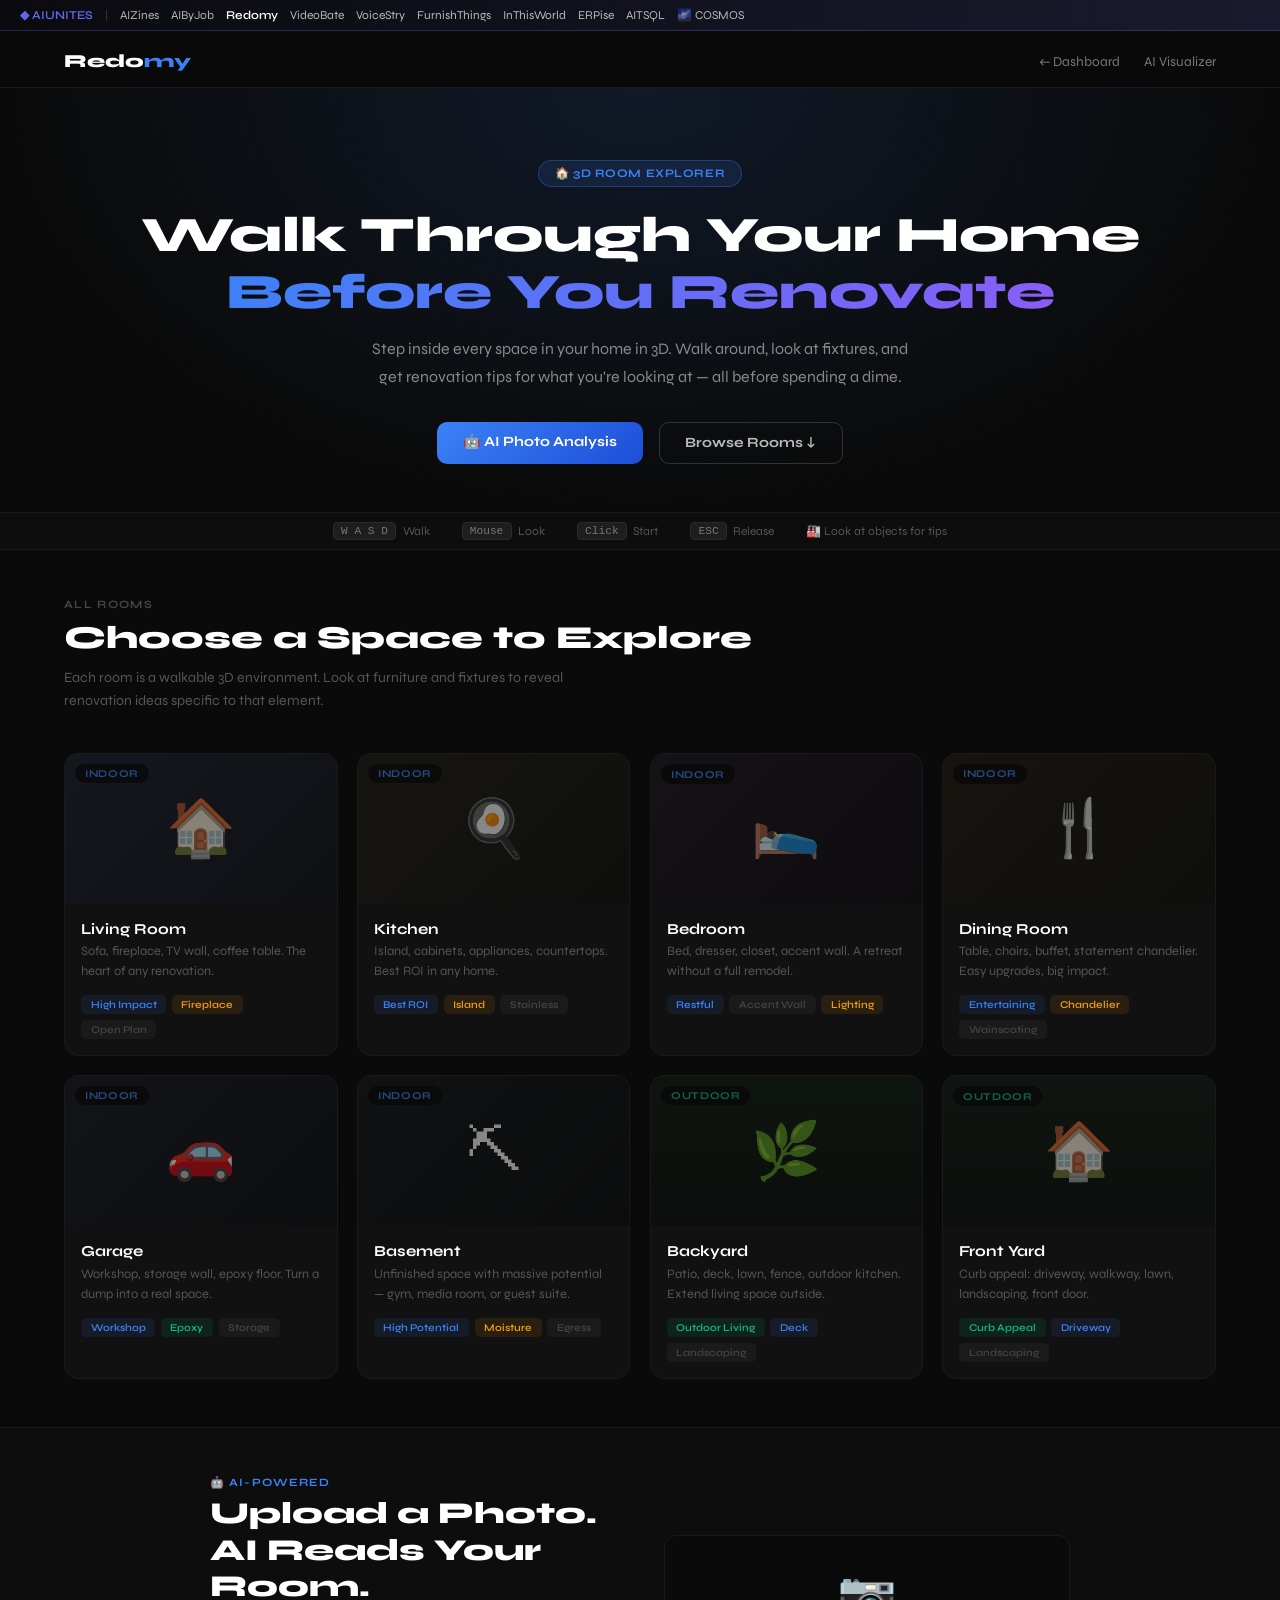
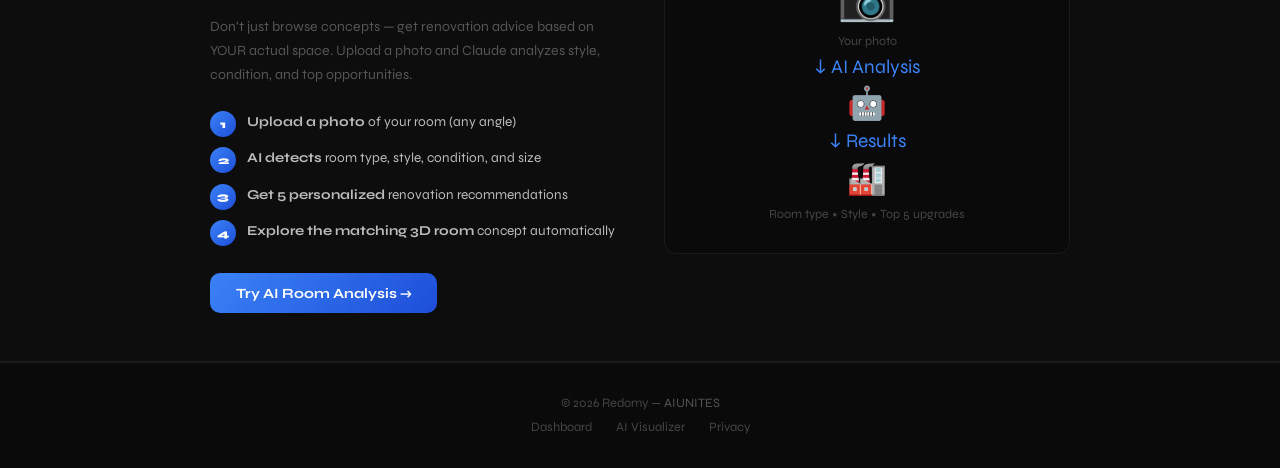
==== rooms/index.html @ 3c812a12 "Auto-publish: 2026-04-13 16:50:02" ====
<!DOCTYPE html>
<html lang="en">
<head>
  <meta charset="UTF-8">
  <script async src="https://www.googletagmanager.com/gtag/js?id=G-VP15KRLV6P"></script>
  <script>window.dataLayer=window.dataLayer||[];function gtag(){dataLayer.push(arguments);}gtag('js',new Date());gtag('config','G-VP15KRLV6P');</script>
  <script async src="https://pagead2.googlesyndication.com/pagead/js/adsbygoogle.js?client=ca-pub-4573596965267859" crossorigin="anonymous"></script>
  <meta name="viewport" content="width=device-width, initial-scale=1.0">
  <title>Walk Your Rooms in 3D — Redomy</title>
  <meta name="description" content="Walk through 3D versions of every room in your home. Get renovation ideas for living rooms, kitchens, bedrooms, garages, basements, backyards and more.">
  <link rel="canonical" href="https://redomy.com/rooms/">
  <link rel="preconnect" href="https://fonts.googleapis.com">
  <link rel="preconnect" href="https://fonts.gstatic.com" crossorigin>
  <link href="https://fonts.googleapis.com/css2?family=Syne:wght@400;600;700;800&display=swap" rel="stylesheet">
  <style>
    *{margin:0;padding:0;box-sizing:border-box}
    body{font-family:'Syne',-apple-system,sans-serif;background:#0a0a0a;color:#fff;padding-top:36px}
    a{text-decoration:none;color:inherit}
    .aiunites-bar{position:fixed;top:0;left:0;right:0;z-index:10000;background:linear-gradient(90deg,#0a0a0f,#1a1a2e);border-bottom:1px solid rgba(99,102,241,.3);padding:8px 0;font-size:12px}
    .aiunites-bar-content{max-width:1400px;margin:0 auto;padding:0 20px;display:flex;align-items:center;gap:12px;overflow-x:auto;scrollbar-width:none}
    .aiunites-bar-content::-webkit-scrollbar{display:none}
    .aiunites-bar a{color:rgba(255,255,255,.7);white-space:nowrap;transition:color .2s}
    .aiunites-bar a:hover,.aiunites-bar .cur{color:#fff!important}
    .aiunites-bar-brand{color:#6366f1!important;font-weight:600}
    .aiunites-bar .cur{font-weight:600;text-decoration:underline;text-underline-offset:3px}
    .nav{display:flex;justify-content:space-between;align-items:center;padding:.9rem 5%;background:rgba(10,10,10,.95);backdrop-filter:blur(10px);border-bottom:1px solid #1a1a1a;position:sticky;top:36px;z-index:100}
    .logo{font-size:1.15rem;font-weight:800}.logo span{color:#3b82f6}
    .nav-links{display:flex;gap:1.5rem}.nav-links a{color:#777;font-size:.85rem;transition:color .2s}.nav-links a:hover{color:#fff}
    .hero{padding:4.5rem 5% 3rem;text-align:center;background:radial-gradient(ellipse at 50% 0%,rgba(59,130,246,.13) 0%,transparent 70%);border-bottom:1px solid #1a1a1a}
    .badge{display:inline-flex;align-items:center;gap:.5rem;padding:.35rem 1rem;border-radius:20px;font-size:.72rem;font-weight:700;background:rgba(59,130,246,.12);border:1px solid rgba(59,130,246,.3);color:#3b82f6;margin-bottom:1.25rem;letter-spacing:.05em;text-transform:uppercase}
    .hero h1{font-size:clamp(1.9rem,5vw,3.1rem);font-weight:800;line-height:1.15;margin-bottom:.9rem}
    .hero p{color:#888;max-width:540px;margin:0 auto 2rem;font-size:1rem;line-height:1.7}
    .hero-btns{display:flex;gap:1rem;justify-content:center;flex-wrap:wrap}
    .btn{padding:.72rem 1.6rem;border-radius:10px;font-weight:700;font-size:.88rem;font-family:inherit;border:none;cursor:pointer;transition:all .2s;display:inline-block}
    .btn-blue{background:linear-gradient(135deg,#3b82f6,#1d4ed8);color:#fff}
    .btn-blue:hover{transform:translateY(-2px);box-shadow:0 6px 20px rgba(59,130,246,.4)}
    .btn-out{border:1px solid #333;background:transparent;color:#bbb}
    .btn-out:hover{border-color:#3b82f6;color:#3b82f6}
    .ctrl-bar{background:#0d0d0d;border-bottom:1px solid #1a1a1a;padding:.6rem 5%;display:flex;gap:2rem;justify-content:center;flex-wrap:wrap}
    .ctrl{display:flex;align-items:center;gap:.4rem;font-size:.75rem;color:#555}
    .key{background:#1e1e1e;border:1px solid #2a2a2a;border-radius:4px;padding:.1rem .45rem;font-size:.7rem;color:#777;font-family:monospace}
    .wrap{max-width:1280px;margin:0 auto;padding:3rem 5%}
    .sec-lbl{font-size:.7rem;font-weight:700;text-transform:uppercase;letter-spacing:.12em;color:#444;margin-bottom:.4rem}
    .sec-h{font-size:clamp(1.5rem,3.5vw,2rem);font-weight:800;margin-bottom:.6rem}
    .sec-p{color:#555;font-size:.88rem;line-height:1.65;margin-bottom:2.5rem;max-width:520px}
    .grid{display:grid;grid-template-columns:repeat(auto-fill,minmax(270px,1fr));gap:1.2rem}
    .card{background:#111;border:1px solid #1a1a1a;border-radius:14px;overflow:hidden;transition:all .25s;display:block}
    .card:hover{border-color:#3b82f6;transform:translateY(-3px);box-shadow:0 8px 30px rgba(59,130,246,.15)}
    .card-thumb{height:150px;position:relative;display:flex;align-items:center;justify-content:center;font-size:3.5rem;opacity:.5}
    .card-lbl{position:absolute;top:10px;left:10px;background:rgba(0,0,0,.75);backdrop-filter:blur(6px);padding:.2rem .65rem;border-radius:20px;font-size:.65rem;font-weight:700;text-transform:uppercase;letter-spacing:.05em;color:#3b82f6}
    .card-lbl.out{color:#10b981}
    .card-body{padding:1rem}
    .card-title{font-size:.95rem;font-weight:700;margin-bottom:.3rem}
    .card-desc{font-size:.8rem;color:#555;line-height:1.55;margin-bottom:.8rem}
    .tags{display:flex;gap:.35rem;flex-wrap:wrap}
    .tag{padding:.2rem .6rem;border-radius:5px;font-size:.65rem;font-weight:600;background:#1a1a1a;color:#444}
    .tag.b{background:rgba(59,130,246,.1);color:#3b82f6}
    .tag.g{background:rgba(16,185,129,.1);color:#10b981}
    .tag.a{background:rgba(245,158,11,.1);color:#f59e0b}
    .ai-sec{background:#0d0d0d;border-top:1px solid #1a1a1a;border-bottom:1px solid #1a1a1a;padding:3rem 5%}
    .ai-inner{max-width:860px;margin:0 auto;display:grid;grid-template-columns:1fr 1fr;gap:3rem;align-items:center}
    @media(max-width:680px){.ai-inner{grid-template-columns:1fr}}
    .ai-title{font-size:clamp(1.4rem,3vw,1.9rem);font-weight:800;line-height:1.2;margin-bottom:.65rem}
    .ai-desc{color:#555;font-size:.88rem;line-height:1.7;margin-bottom:1.5rem}
    .steps{display:flex;flex-direction:column;gap:.65rem}
    .step{display:flex;align-items:flex-start;gap:.7rem}
    .step-n{width:26px;height:26px;border-radius:50%;background:linear-gradient(135deg,#3b82f6,#1d4ed8);display:flex;align-items:center;justify-content:center;font-size:.7rem;font-weight:800;flex-shrink:0}
    .step-t{font-size:.85rem;color:#bbb;line-height:1.5;padding-top:.05rem}
    .ai-vis{background:#0a0a0a;border:1px solid #1a1a1a;border-radius:12px;padding:2rem;text-align:center;font-size:.78rem;color:#444}
    .ai-vis-icon{font-size:3rem;margin-bottom:.5rem}
    .ai-vis-arr{color:#3b82f6;font-size:1.2rem;margin:.4rem 0}
    footer{padding:2rem 5%;border-top:1px solid #1a1a1a;text-align:center;color:#444;font-size:.8rem}
    .ft-links{display:flex;gap:1.5rem;justify-content:center;margin-top:.5rem}
    .ft-links a{color:#444}.ft-links a:hover{color:#3b82f6}
  </style>
</head>
<body>
<div class="aiunites-bar"><div class="aiunites-bar-content">
  <a href="https://aiunites.github.io/aiunites-site/" class="aiunites-bar-brand">&#9670; AIUNITES</a>
  <span style="color:rgba(255,255,255,.2)">|</span>
  <a href="https://aiunites.github.io/aizines-app/">AIZines</a>
  <a href="https://aiunites.github.io/aibyjob-demo/">AIByJob</a>
  <a href="https://aiunites.github.io/redomy-demo/" class="cur">Redomy</a>
  <a href="https://aiunites.github.io/videobate-site/">VideoBate</a>
  <a href="https://aiunites.github.io/voicestry-site/">VoiceStry</a>
  <a href="https://aiunites.github.io/furnishthings-site/">FurnishThings</a>
  <a href="https://aiunites.github.io/inthisworld-site/">InThisWorld</a>
  <a href="https://aiunites.github.io/erpise-site/">ERPise</a>
  <a href="https://aiunites.github.io/aitsql-site/">AITSQL</a>
  <a href="https://aiunites.github.io/cosmostheopera-site/">&#127756; COSMOS</a>
</div></div>

<nav class="nav">
  <a href="../index.html" class="logo">Redo<span>my</span></a>
  <div class="nav-links">
    <a href="../index.html">&#8592; Dashboard</a>
    <a href="../room-visualizer.html">AI Visualizer</a>
  </div>
</nav>

<section class="hero">
  <div class="badge">&#127968; 3D Room Explorer</div>
  <h1>Walk Through Your Home<br><span style="background:linear-gradient(135deg,#3b82f6,#8b5cf6);-webkit-background-clip:text;-webkit-text-fill-color:transparent;background-clip:text;">Before You Renovate</span></h1>
  <p>Step inside every space in your home in 3D. Walk around, look at fixtures, and get renovation tips for what you're looking at — all before spending a dime.</p>
  <div class="hero-btns">
    <a href="../room-visualizer.html" class="btn btn-blue">&#129302; AI Photo Analysis</a>
    <a href="#rooms" class="btn btn-out" onclick="document.getElementById('rooms').scrollIntoView({behavior:'smooth'});return false">Browse Rooms &#8595;</a>
  </div>
</section>

<div class="ctrl-bar">
  <div class="ctrl"><span class="key">W A S D</span> Walk</div>
  <div class="ctrl"><span class="key">Mouse</span> Look</div>
  <div class="ctrl"><span class="key">Click</span> Start</div>
  <div class="ctrl"><span class="key">ESC</span> Release</div>
  <div class="ctrl">&#127981; Look at objects for tips</div>
</div>

<div class="wrap" id="rooms">
  <div class="sec-lbl">All Rooms</div>
  <h2 class="sec-h">Choose a Space to Explore</h2>
  <p class="sec-p">Each room is a walkable 3D environment. Look at furniture and fixtures to reveal renovation ideas specific to that element.</p>
  <div class="grid">

    <a href="living-room.html" class="card">
      <div class="card-thumb" style="background:linear-gradient(135deg,#1a1f2e,#0d1117)">&#127968;<div class="card-lbl">Indoor</div></div>
      <div class="card-body">
        <div class="card-title">Living Room</div>
        <div class="card-desc">Sofa, fireplace, TV wall, coffee table. The heart of any renovation.</div>
        <div class="tags"><span class="tag b">High Impact</span><span class="tag a">Fireplace</span><span class="tag">Open Plan</span></div>
      </div>
    </a>

    <a href="kitchen.html" class="card">
      <div class="card-thumb" style="background:linear-gradient(135deg,#1e1a14,#0d0f0a)">&#127859;<div class="card-lbl">Indoor</div></div>
      <div class="card-body">
        <div class="card-title">Kitchen</div>
        <div class="card-desc">Island, cabinets, appliances, countertops. Best ROI in any home.</div>
        <div class="tags"><span class="tag b">Best ROI</span><span class="tag a">Island</span><span class="tag">Stainless</span></div>
      </div>
    </a>

    <a href="bedroom.html" class="card">
      <div class="card-thumb" style="background:linear-gradient(135deg,#1a1420,#0d0910)">&#128716;<div class="card-lbl">Indoor</div></div>
      <div class="card-body">
        <div class="card-title">Bedroom</div>
        <div class="card-desc">Bed, dresser, closet, accent wall. A retreat without a full remodel.</div>
        <div class="tags"><span class="tag b">Restful</span><span class="tag">Accent Wall</span><span class="tag a">Lighting</span></div>
      </div>
    </a>

    <a href="dining-room.html" class="card">
      <div class="card-thumb" style="background:linear-gradient(135deg,#1e1710,#0d0e08)">&#127860;<div class="card-lbl">Indoor</div></div>
      <div class="card-body">
        <div class="card-title">Dining Room</div>
        <div class="card-desc">Table, chairs, buffet, statement chandelier. Easy upgrades, big impact.</div>
        <div class="tags"><span class="tag b">Entertaining</span><span class="tag a">Chandelier</span><span class="tag">Wainscoting</span></div>
      </div>
    </a>

    <a href="garage.html" class="card">
      <div class="card-thumb" style="background:linear-gradient(135deg,#141820,#0a0c10)">&#128663;<div class="card-lbl">Indoor</div></div>
      <div class="card-body">
        <div class="card-title">Garage</div>
        <div class="card-desc">Workshop, storage wall, epoxy floor. Turn a dump into a real space.</div>
        <div class="tags"><span class="tag b">Workshop</span><span class="tag g">Epoxy</span><span class="tag">Storage</span></div>
      </div>
    </a>

    <a href="basement.html" class="card">
      <div class="card-thumb" style="background:linear-gradient(135deg,#101416,#08090a)">&#9935;<div class="card-lbl">Indoor</div></div>
      <div class="card-body">
        <div class="card-title">Basement</div>
        <div class="card-desc">Unfinished space with massive potential — gym, media room, or guest suite.</div>
        <div class="tags"><span class="tag b">High Potential</span><span class="tag a">Moisture</span><span class="tag">Egress</span></div>
      </div>
    </a>

    <a href="backyard.html" class="card">
      <div class="card-thumb" style="background:linear-gradient(180deg,#0d1a0f,#080d09)">&#127807;<div class="card-lbl out">Outdoor</div></div>
      <div class="card-body">
        <div class="card-title">Backyard</div>
        <div class="card-desc">Patio, deck, lawn, fence, outdoor kitchen. Extend living space outside.</div>
        <div class="tags"><span class="tag g">Outdoor Living</span><span class="tag b">Deck</span><span class="tag">Landscaping</span></div>
      </div>
    </a>

    <a href="frontyard.html" class="card">
      <div class="card-thumb" style="background:linear-gradient(180deg,#0f1a14,#080e09)">&#127968;<div class="card-lbl out">Outdoor</div></div>
      <div class="card-body">
        <div class="card-title">Front Yard</div>
        <div class="card-desc">Curb appeal: driveway, walkway, lawn, landscaping, front door.</div>
        <div class="tags"><span class="tag g">Curb Appeal</span><span class="tag b">Driveway</span><span class="tag">Landscaping</span></div>
      </div>
    </a>

  </div>
</div>

<div class="ai-sec">
  <div class="ai-inner">
    <div>
      <div style="font-size:.7rem;font-weight:700;text-transform:uppercase;letter-spacing:.1em;color:#3b82f6;margin-bottom:.4rem">&#129302; AI-Powered</div>
      <h2 class="ai-title">Upload a Photo.<br>AI Reads Your Room.</h2>
      <p class="ai-desc">Don't just browse concepts — get renovation advice based on YOUR actual space. Upload a photo and Claude analyzes style, condition, and top opportunities.</p>
      <div class="steps">
        <div class="step"><div class="step-n">1</div><div class="step-t"><strong>Upload a photo</strong> of your room (any angle)</div></div>
        <div class="step"><div class="step-n">2</div><div class="step-t"><strong>AI detects</strong> room type, style, condition, and size</div></div>
        <div class="step"><div class="step-n">3</div><div class="step-t"><strong>Get 5 personalized</strong> renovation recommendations</div></div>
        <div class="step"><div class="step-n">4</div><div class="step-t"><strong>Explore the matching 3D room</strong> concept automatically</div></div>
      </div>
      <br>
      <a href="../room-visualizer.html" class="btn btn-blue" style="margin-top:.5rem">Try AI Room Analysis &#8594;</a>
    </div>
    <div class="ai-vis">
      <div class="ai-vis-icon">&#128247;</div>
      <div>Your photo</div>
      <div class="ai-vis-arr">&#8595; AI Analysis</div>
      <div style="font-size:2rem;margin:.2rem 0">&#129302;</div>
      <div class="ai-vis-arr">&#8595; Results</div>
      <div style="font-size:2rem;margin:.2rem 0">&#127981;</div>
      <div style="margin-top:.5rem">Room type &bull; Style &bull; Top 5 upgrades</div>
    </div>
  </div>
</div>

<footer>
  <div>&#169; 2026 Redomy &mdash; <a href="https://aiunites.github.io/aiunites-site/" style="color:#555">AIUNITES</a></div>
  <div class="ft-links">
    <a href="../index.html">Dashboard</a>
    <a href="../room-visualizer.html">AI Visualizer</a>
    <a href="https://aiunites.github.io/aiunites-site/legal.html#privacy">Privacy</a>
  </div>
</footer>
</body>
</html>
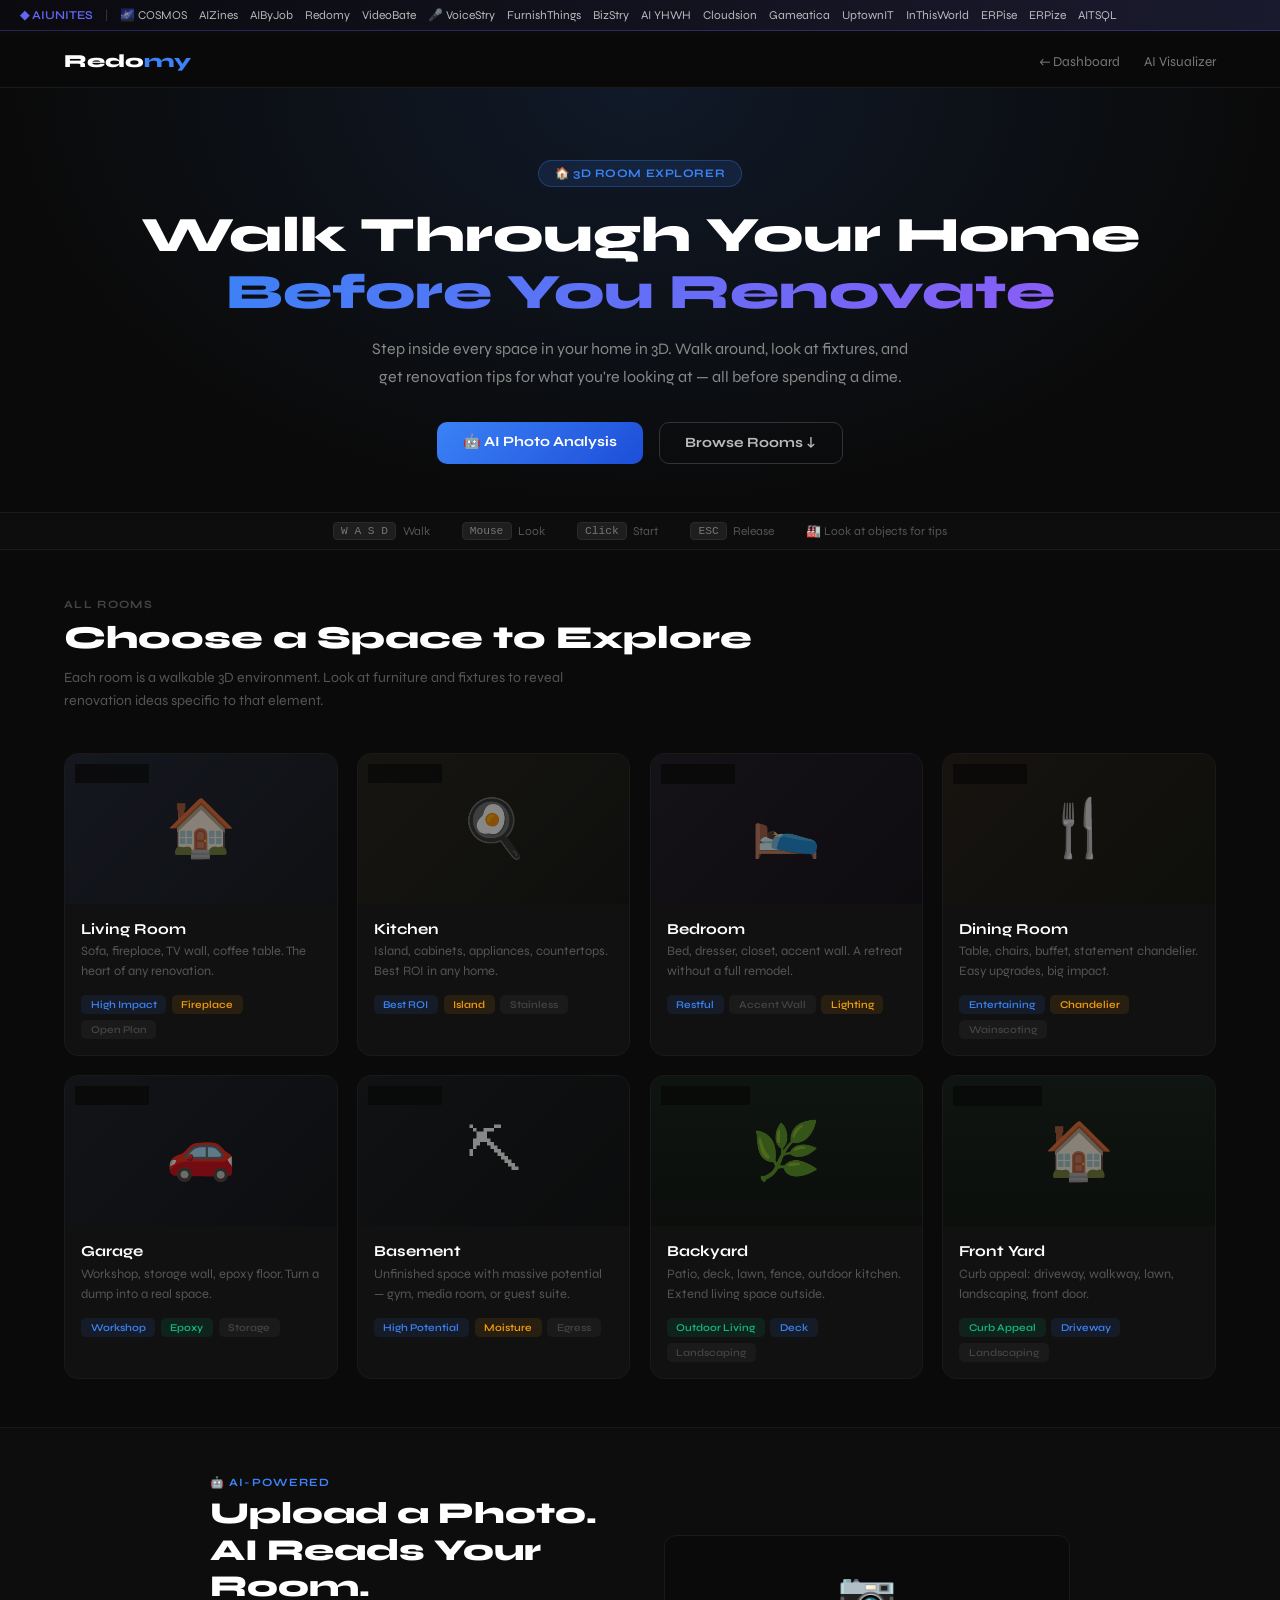
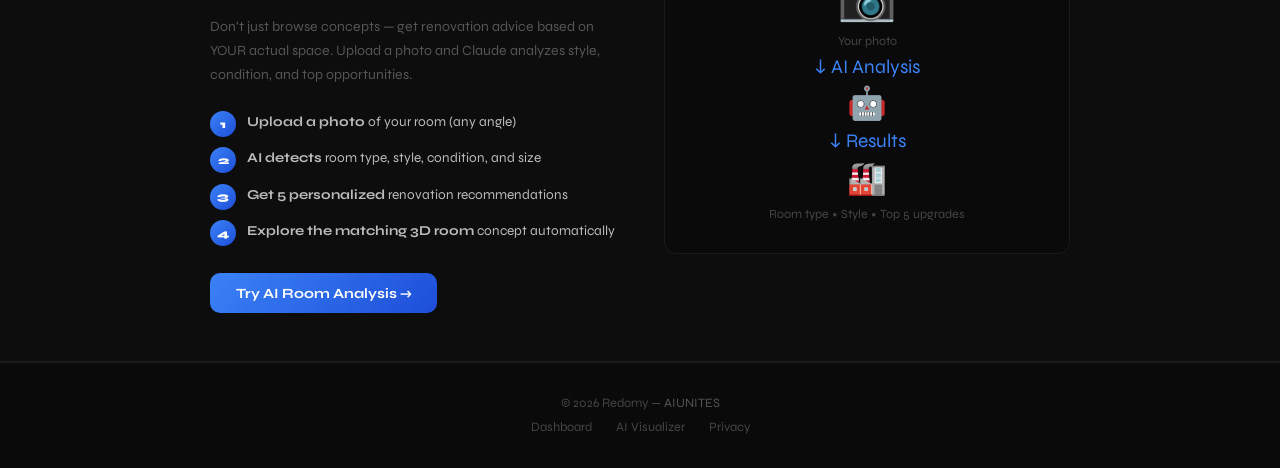
==== commit 899ec821: "Auto-publish: 2026-04-27 19:12:55" ====
--- a/rooms/index.html
+++ b/rooms/index.html
@@ -1,4 +1,4 @@
-<!DOCTYPE html>
+﻿<!DOCTYPE html>
 <html lang="en">
 <head>
   <meta charset="UTF-8">
@@ -16,12 +16,7 @@
     *{margin:0;padding:0;box-sizing:border-box}
     body{font-family:'Syne',-apple-system,sans-serif;background:#0a0a0a;color:#fff;padding-top:36px}
     a{text-decoration:none;color:inherit}
-    .aiunites-bar{position:fixed;top:0;left:0;right:0;z-index:10000;background:linear-gradient(90deg,#0a0a0f,#1a1a2e);border-bottom:1px solid rgba(99,102,241,.3);padding:8px 0;font-size:12px}
-    .aiunites-bar-content{max-width:1400px;margin:0 auto;padding:0 20px;display:flex;align-items:center;gap:12px;overflow-x:auto;scrollbar-width:none}
-    .aiunites-bar-content::-webkit-scrollbar{display:none}
-    .aiunites-bar a{color:rgba(255,255,255,.7);white-space:nowrap;transition:color .2s}
     .aiunites-bar a:hover,.aiunites-bar .cur{color:#fff!important}
-    .aiunites-bar-brand{color:#6366f1!important;font-weight:600}
     .aiunites-bar .cur{font-weight:600;text-decoration:underline;text-underline-offset:3px}
     .nav{display:flex;justify-content:space-between;align-items:center;padding:.9rem 5%;background:rgba(10,10,10,.95);backdrop-filter:blur(10px);border-bottom:1px solid #1a1a1a;position:sticky;top:36px;z-index:100}
     .logo{font-size:1.15rem;font-weight:800}.logo span{color:#3b82f6}
@@ -75,20 +70,12 @@
   </style>
 </head>
 <body>
-<div class="aiunites-bar"><div class="aiunites-bar-content">
-  <a href="https://aiunites.github.io/aiunites-site/" class="aiunites-bar-brand">&#9670; AIUNITES</a>
-  <span style="color:rgba(255,255,255,.2)">|</span>
-  <a href="https://aiunites.github.io/aizines-app/">AIZines</a>
-  <a href="https://aiunites.github.io/aibyjob-demo/">AIByJob</a>
-  <a href="https://aiunites.github.io/redomy-demo/" class="cur">Redomy</a>
-  <a href="https://aiunites.github.io/videobate-site/">VideoBate</a>
-  <a href="https://aiunites.github.io/voicestry-site/">VoiceStry</a>
-  <a href="https://aiunites.github.io/furnishthings-site/">FurnishThings</a>
-  <a href="https://aiunites.github.io/inthisworld-site/">InThisWorld</a>
-  <a href="https://aiunites.github.io/erpise-site/">ERPise</a>
-  <a href="https://aiunites.github.io/aitsql-site/">AITSQL</a>
-  <a href="https://aiunites.github.io/cosmostheopera-site/">&#127756; COSMOS</a>
-</div></div>
+<style>.aiunites-bar{position:fixed;top:0;left:0;right:0;z-index:1100;background:linear-gradient(90deg,#0a0a0f,#1a1a2e);border-bottom:1px solid rgba(99,102,241,.3);padding:8px 0;font-size:12px}.aiunites-bar-content{max-width:1400px;margin:0 auto;padding:0 20px;display:flex;align-items:center;gap:12px;overflow-x:auto;scrollbar-width:none}.aiunites-bar-content::-webkit-scrollbar{display:none}.aiunites-bar a{color:rgba(255,255,255,.7);text-decoration:none;white-space:nowrap;transition:color .2s}.aiunites-bar a:hover{color:#fff}.aiunites-bar-brand{color:#6366f1!important;font-weight:600}.aiunites-bar-brand:hover{color:#818cf8!important}.aiunites-bar-active{color:#fff!important;text-decoration:underline;text-underline-offset:3px}.aiunites-bar-divider{color:rgba(255,255,255,.2)}.wb-arrow{display:none;position:fixed;top:0;width:36px;height:33px;align-items:center;justify-content:center;cursor:pointer;z-index:1102;border:none;padding:0;font-size:16px;line-height:1;color:rgba(255,255,255,.8);transition:color .2s,opacity .2s}.wb-arrow:hover{color:#fff}.wb-left{left:0;background:linear-gradient(90deg,#0d0d1a 55%,transparent)}.wb-right{right:0;background:linear-gradient(270deg,#0d0d1a 55%,transparent)}@media (hover:hover) and (pointer:fine){.wb-arrow{display:flex}}</style>
+<button class="wb-arrow wb-left" id="wb-left" aria-label="Scroll webring left">&#8249;</button>
+<div class="aiunites-bar"><div class="aiunites-bar-content" id="wb-content"><a href="https://aiunites.github.io/aiunites-site/" class="aiunites-bar-brand">&#9670; AIUNITES</a><span class="aiunites-bar-divider">|</span></div></div>
+<button class="wb-arrow wb-right" id="wb-right" aria-label="Scroll webring right">&#8250;</button>
+<script>(function(){var IS_LOCAL=location.protocol==="file:"||location.hostname==="localhost"||location.hostname==="127.0.0.1";var BASE=IS_LOCAL?"../":"https://aiunites.github.io/";var JSON_URL=IS_LOCAL?"../aiunites-site/data/webring.json":"https://aiunites.github.io/aiunites-site/data/webring.json";var c=document.getElementById("wb-content"),l=document.getElementById("wb-left"),r=document.getElementById("wb-right");function buildBar(sites){sites.forEach(function(s){var a=document.createElement("a");a.href=(IS_LOCAL?BASE+s.repo+"/index.html":BASE+s.repo+"/");a.textContent=s.name;if(location.pathname.indexOf(s.repo)!==-1)a.className="aiunites-bar-active";c.appendChild(a);});setupArrows();}function setupArrows(){if(!c||!l||!r)return;function upd(){var atL=c.scrollLeft<8,atR=c.scrollLeft>=c.scrollWidth-c.clientWidth-8;l.style.opacity=atL?"0":"1";l.style.pointerEvents=atL?"none":"auto";r.style.opacity=atR?"0":"1";r.style.pointerEvents=atR?"none":"auto";}l.onclick=function(){c.scrollBy({left:-220,behavior:"smooth"});};r.onclick=function(){c.scrollBy({left:220,behavior:"smooth"});};c.addEventListener("scroll",upd,{passive:true});upd();}var FB=[{name:"\uD83C\uDF0C COSMOS",repo:"cosmostheopera-site"},{name:"AIZines",repo:"aizines-app"},{name:"AIByJob",repo:"aibyjob-demo"},{name:"Redomy",repo:"redomy-demo"},{name:"VideoBate",repo:"videobate-site"},{name:"\uD83C\uDFA4 VoiceStry",repo:"voicestry-site"},{name:"FurnishThings",repo:"furnishthings-site"},{name:"BizStry",repo:"bizstry-site"},{name:"AI YHWH",repo:"aiyhwh-site"},{name:"Cloudsion",repo:"cloudsion-site"},{name:"Gameatica",repo:"gameatica-site"},{name:"UptownIT",repo:"uptownit-site"},{name:"InThisWorld",repo:"inthisworld-site"},{name:"ERPise",repo:"erpise-site"},{name:"ERPize",repo:"erpize-site"},{name:"AITSQL",repo:"aitsql-site"}];fetch(JSON_URL).then(function(r){return r.json();}).then(buildBar).catch(function(){buildBar(FB);});})()</script>
+
 
 <nav class="nav">
   <a href="../index.html" class="logo">Redo<span>my</span></a>
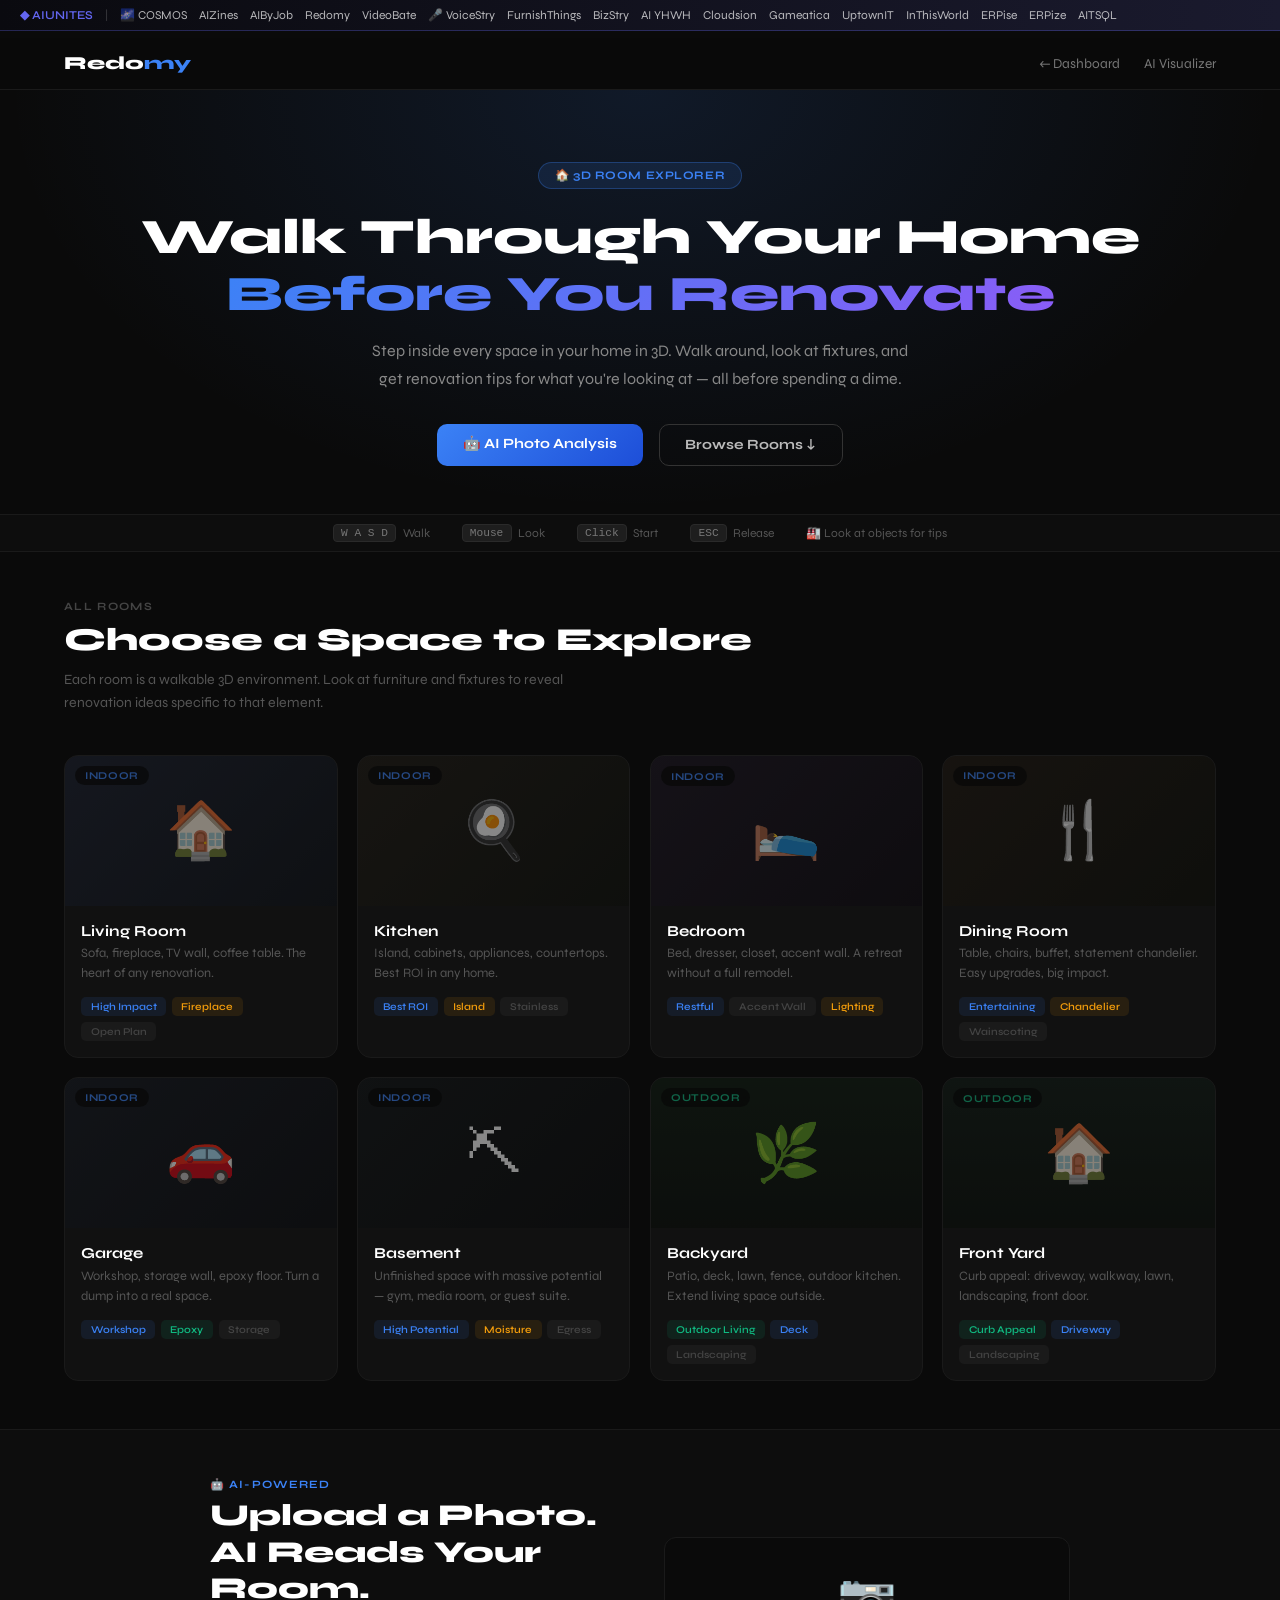
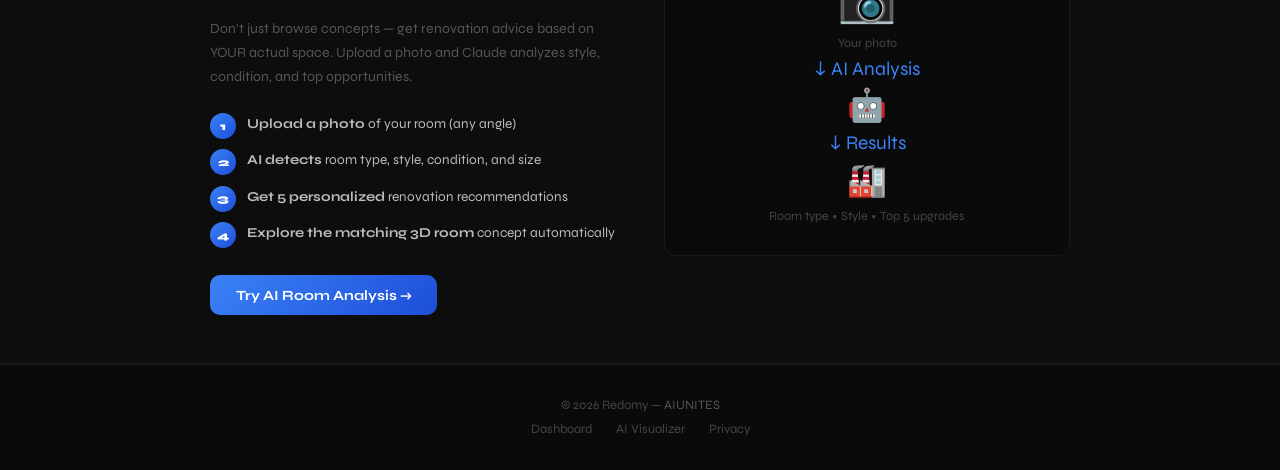
==== commit b3079e54: "Auto-publish: 2026-04-27 20:54:41" ====
--- a/rooms/index.html
+++ b/rooms/index.html
@@ -70,7 +70,7 @@
   </style>
 </head>
 <body>
-<style>.aiunites-bar{position:fixed;top:0;left:0;right:0;z-index:1100;background:linear-gradient(90deg,#0a0a0f,#1a1a2e);border-bottom:1px solid rgba(99,102,241,.3);padding:8px 0;font-size:12px}.aiunites-bar-content{max-width:1400px;margin:0 auto;padding:0 20px;display:flex;align-items:center;gap:12px;overflow-x:auto;scrollbar-width:none}.aiunites-bar-content::-webkit-scrollbar{display:none}.aiunites-bar a{color:rgba(255,255,255,.7);text-decoration:none;white-space:nowrap;transition:color .2s}.aiunites-bar a:hover{color:#fff}.aiunites-bar-brand{color:#6366f1!important;font-weight:600}.aiunites-bar-brand:hover{color:#818cf8!important}.aiunites-bar-active{color:#fff!important;text-decoration:underline;text-underline-offset:3px}.aiunites-bar-divider{color:rgba(255,255,255,.2)}.wb-arrow{display:none;position:fixed;top:0;width:36px;height:33px;align-items:center;justify-content:center;cursor:pointer;z-index:1102;border:none;padding:0;font-size:16px;line-height:1;color:rgba(255,255,255,.8);transition:color .2s,opacity .2s}.wb-arrow:hover{color:#fff}.wb-left{left:0;background:linear-gradient(90deg,#0d0d1a 55%,transparent)}.wb-right{right:0;background:linear-gradient(270deg,#0d0d1a 55%,transparent)}@media (hover:hover) and (pointer:fine){.wb-arrow{display:flex}}</style>
+<style>.aiunites-bar{position:fixed;top:0;left:0;right:0;z-index:1100;background:linear-gradient(90deg,#0a0a0f,#1a1a2e);border-bottom:1px solid rgba(99,102,241,.3);padding:8px 0;font-size:12px}.aiunites-bar-content{max-width:1400px;margin:0 auto;padding:0 20px;display:flex;align-items:center;gap:12px;overflow-x:auto;scrollbar-width:none}.aiunites-bar-content::-webkit-scrollbar{display:none}.aiunites-bar a{color:rgba(255,255,255,.7);text-decoration:none;white-space:nowrap;transition:color .2s}.aiunites-bar a:hover{color:#fff}.aiunites-bar-brand{color:#6366f1!important;font-weight:600}.aiunites-bar-brand:hover{color:#818cf8!important}.aiunites-bar-active{color:#fff!important;text-decoration:underline;text-underline-offset:3px}.aiunites-bar-divider{color:rgba(255,255,255,.2)}.wb-arrow{display:none;position:fixed;top:0;width:36px;height:33px;align-items:center;justify-content:center;cursor:pointer;z-index:1102;border:none;padding:0;font-size:16px;line-height:1;color:rgba(255,255,255,.8);transition:color .2s,opacity .2s}.wb-arrow:hover{color:#fff}.wb-left{left:0;background:linear-gradient(90deg,#0d0d1a 55%,transparent)}.wb-right{right:0;background:linear-gradient(270deg,#0d0d1a 55%,transparent)}@media (hover:hover) and (pointer:fine){.wb-arrow{display:flex}}body{padding-top:38px!important}.nav{top:38px!important}</style>
 <button class="wb-arrow wb-left" id="wb-left" aria-label="Scroll webring left">&#8249;</button>
 <div class="aiunites-bar"><div class="aiunites-bar-content" id="wb-content"><a href="https://aiunites.github.io/aiunites-site/" class="aiunites-bar-brand">&#9670; AIUNITES</a><span class="aiunites-bar-divider">|</span></div></div>
 <button class="wb-arrow wb-right" id="wb-right" aria-label="Scroll webring right">&#8250;</button>
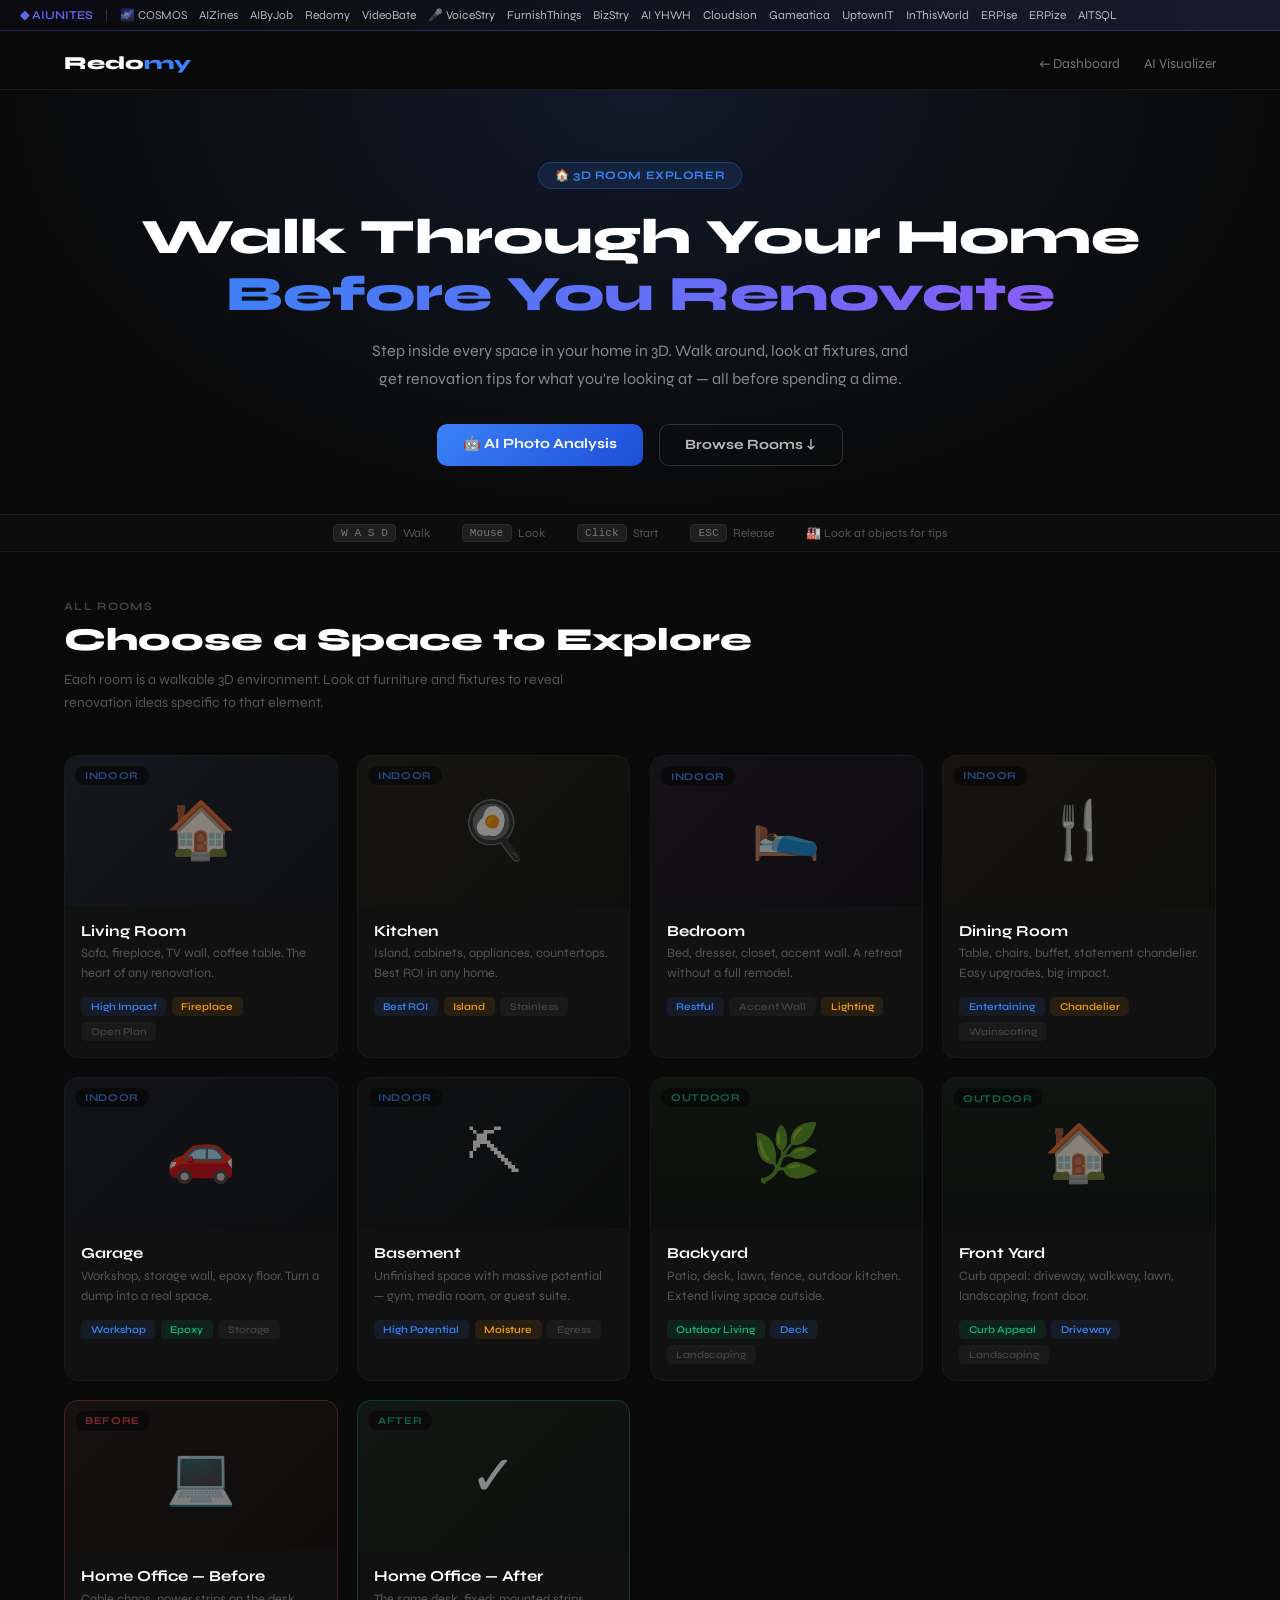
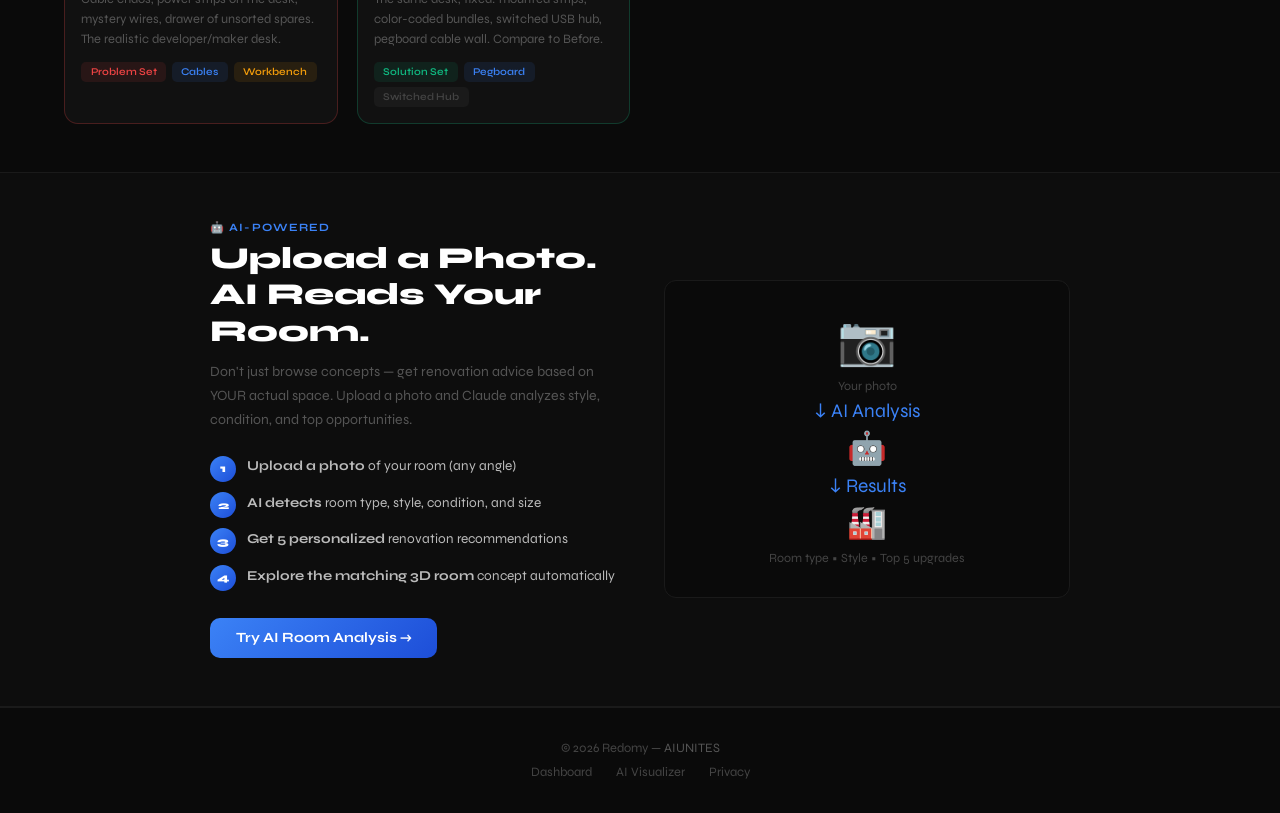
==== commit e2030d1e: "Auto-publish: 2026-05-02 17:40:03" ====
--- a/rooms/index.html
+++ b/rooms/index.html
@@ -70,11 +70,11 @@
   </style>
 </head>
 <body>
-<style>.aiunites-bar{position:fixed;top:0;left:0;right:0;z-index:1100;background:linear-gradient(90deg,#0a0a0f,#1a1a2e);border-bottom:1px solid rgba(99,102,241,.3);padding:8px 0;font-size:12px}.aiunites-bar-content{max-width:1400px;margin:0 auto;padding:0 20px;display:flex;align-items:center;gap:12px;overflow-x:auto;scrollbar-width:none}.aiunites-bar-content::-webkit-scrollbar{display:none}.aiunites-bar a{color:rgba(255,255,255,.7);text-decoration:none;white-space:nowrap;transition:color .2s}.aiunites-bar a:hover{color:#fff}.aiunites-bar-brand{color:#6366f1!important;font-weight:600}.aiunites-bar-brand:hover{color:#818cf8!important}.aiunites-bar-active{color:#fff!important;text-decoration:underline;text-underline-offset:3px}.aiunites-bar-divider{color:rgba(255,255,255,.2)}.wb-arrow{display:none;position:fixed;top:0;width:36px;height:33px;align-items:center;justify-content:center;cursor:pointer;z-index:1102;border:none;padding:0;font-size:16px;line-height:1;color:rgba(255,255,255,.8);transition:color .2s,opacity .2s}.wb-arrow:hover{color:#fff}.wb-left{left:0;background:linear-gradient(90deg,#0d0d1a 55%,transparent)}.wb-right{right:0;background:linear-gradient(270deg,#0d0d1a 55%,transparent)}@media (hover:hover) and (pointer:fine){.wb-arrow{display:flex}}body{padding-top:38px!important}.nav{top:38px!important}</style>
+<style>.aiunites-bar{position:fixed;top:0;left:0;right:0;z-index:1100;background:linear-gradient(90deg,#0a0a0f,#1a1a2e);border-bottom:1px solid rgba(99,102,241,.3);padding:8px 0;font-size:12px}.aiunites-bar-content{max-width:1400px;margin:0 auto;padding:0 20px;display:flex;align-items:center;gap:12px;overflow-x:auto;scrollbar-width:none}.aiunites-bar-content::-webkit-scrollbar{display:none}.aiunites-bar a{color:rgba(255,255,255,.7);text-decoration:none;white-space:nowrap;transition:color .2s}.aiunites-bar a:hover{color:#fff}.aiunites-bar-brand{color:#6366f1!important;font-weight:600}.aiunites-bar-brand:hover{color:#818cf8!important}.aiunites-bar-active{color:#fff!important;text-decoration:underline;text-underline-offset:3px}.aiunites-bar-divider{color:rgba(255,255,255,.2)}.wb-arrow{display:none;position:fixed;top:0;width:36px;height:33px;align-items:center;justify-content:center;cursor:pointer;z-index:1102;border:none;padding:0;font-size:16px;line-height:1;color:rgba(255,255,255,.8);transition:color .2s,opacity .2s}.wb-arrow:hover{color:#fff}.wb-left{left:0;background:linear-gradient(90deg,#0d0d1a 55%,transparent)}.wb-right{right:0;background:linear-gradient(270deg,#0d0d1a 55%,transparent)}@media (hover:hover) and (pointer:fine){.wb-arrow{display:flex}}body{padding-top:38px!important}.nav,.site-nav,.main-nav,.landing-nav,.top-nav,nav[class*="nav"]{top:38px!important}</style>
 <button class="wb-arrow wb-left" id="wb-left" aria-label="Scroll webring left">&#8249;</button>
 <div class="aiunites-bar"><div class="aiunites-bar-content" id="wb-content"><a href="https://aiunites.github.io/aiunites-site/" class="aiunites-bar-brand">&#9670; AIUNITES</a><span class="aiunites-bar-divider">|</span></div></div>
 <button class="wb-arrow wb-right" id="wb-right" aria-label="Scroll webring right">&#8250;</button>
-<script>(function(){var IS_LOCAL=location.protocol==="file:"||location.hostname==="localhost"||location.hostname==="127.0.0.1";var BASE=IS_LOCAL?"../":"https://aiunites.github.io/";var JSON_URL=IS_LOCAL?"../aiunites-site/data/webring.json":"https://aiunites.github.io/aiunites-site/data/webring.json";var c=document.getElementById("wb-content"),l=document.getElementById("wb-left"),r=document.getElementById("wb-right");function buildBar(sites){sites.forEach(function(s){var a=document.createElement("a");a.href=(IS_LOCAL?BASE+s.repo+"/index.html":BASE+s.repo+"/");a.textContent=s.name;if(location.pathname.indexOf(s.repo)!==-1)a.className="aiunites-bar-active";c.appendChild(a);});setupArrows();}function setupArrows(){if(!c||!l||!r)return;function upd(){var atL=c.scrollLeft<8,atR=c.scrollLeft>=c.scrollWidth-c.clientWidth-8;l.style.opacity=atL?"0":"1";l.style.pointerEvents=atL?"none":"auto";r.style.opacity=atR?"0":"1";r.style.pointerEvents=atR?"none":"auto";}l.onclick=function(){c.scrollBy({left:-220,behavior:"smooth"});};r.onclick=function(){c.scrollBy({left:220,behavior:"smooth"});};c.addEventListener("scroll",upd,{passive:true});upd();}var FB=[{name:"\uD83C\uDF0C COSMOS",repo:"cosmostheopera-site"},{name:"AIZines",repo:"aizines-app"},{name:"AIByJob",repo:"aibyjob-demo"},{name:"Redomy",repo:"redomy-demo"},{name:"VideoBate",repo:"videobate-site"},{name:"\uD83C\uDFA4 VoiceStry",repo:"voicestry-site"},{name:"FurnishThings",repo:"furnishthings-site"},{name:"BizStry",repo:"bizstry-site"},{name:"AI YHWH",repo:"aiyhwh-site"},{name:"Cloudsion",repo:"cloudsion-site"},{name:"Gameatica",repo:"gameatica-site"},{name:"UptownIT",repo:"uptownit-site"},{name:"InThisWorld",repo:"inthisworld-site"},{name:"ERPise",repo:"erpise-site"},{name:"ERPize",repo:"erpize-site"},{name:"AITSQL",repo:"aitsql-site"}];fetch(JSON_URL).then(function(r){return r.json();}).then(buildBar).catch(function(){buildBar(FB);});})()</script>
+<script>(function(){var IS_LOCAL=location.protocol==="file:"||location.hostname==="localhost"||location.hostname==="127.0.0.1";var BASE=IS_LOCAL?"/":"https://aiunites.github.io/";var JSON_URL=IS_LOCAL?"/aiunites-site/data/webring.json":"https://aiunites.github.io/aiunites-site/data/webring.json";var c=document.getElementById("wb-content"),l=document.getElementById("wb-left"),r=document.getElementById("wb-right");function buildBar(sites){sites.forEach(function(s){var a=document.createElement("a");a.href=(IS_LOCAL?BASE+s.repo+"/index.html":BASE+s.repo+"/");a.textContent=s.name;if(location.pathname.indexOf(s.repo)!==-1)a.className="aiunites-bar-active";c.appendChild(a);});setupArrows();}function setupArrows(){if(!c||!l||!r)return;function upd(){var atL=c.scrollLeft<8,atR=c.scrollLeft>=c.scrollWidth-c.clientWidth-8;l.style.opacity=atL?"0":"1";l.style.pointerEvents=atL?"none":"auto";r.style.opacity=atR?"0":"1";r.style.pointerEvents=atR?"none":"auto";}l.onclick=function(){c.scrollBy({left:-220,behavior:"smooth"});};r.onclick=function(){c.scrollBy({left:220,behavior:"smooth"});};c.addEventListener("scroll",upd,{passive:true});upd();}var FB=[{name:"\uD83C\uDF0C COSMOS",repo:"cosmostheopera-site"},{name:"AIZines",repo:"aizines-app"},{name:"AIByJob",repo:"aibyjob-demo"},{name:"Redomy",repo:"redomy-demo"},{name:"VideoBate",repo:"videobate-site"},{name:"\uD83C\uDFA4 VoiceStry",repo:"voicestry-site"},{name:"FurnishThings",repo:"furnishthings-site"},{name:"BizStry",repo:"bizstry-site"},{name:"AI YHWH",repo:"aiyhwh-site"},{name:"Cloudsion",repo:"cloudsion-site"},{name:"Gameatica",repo:"gameatica-site"},{name:"UptownIT",repo:"uptownit-site"},{name:"InThisWorld",repo:"inthisworld-site"},{name:"ERPise",repo:"erpise-site"},{name:"ERPize",repo:"erpize-site"},{name:"AITSQL",repo:"aitsql-site"}];fetch(JSON_URL).then(function(r){return r.json();}).then(buildBar).catch(function(){buildBar(FB);});})()</script>
 
 
 <nav class="nav">
@@ -178,6 +178,24 @@
         <div class="card-title">Front Yard</div>
         <div class="card-desc">Curb appeal: driveway, walkway, lawn, landscaping, front door.</div>
         <div class="tags"><span class="tag g">Curb Appeal</span><span class="tag b">Driveway</span><span class="tag">Landscaping</span></div>
+      </div>
+    </a>
+
+    <a href="home-office-before.html" class="card" style="border-color:rgba(239,68,68,.25)">
+      <div class="card-thumb" style="background:linear-gradient(135deg,#1f1414,#0d0808)">&#128187;<div class="card-lbl" style="color:#ef4444">Before</div></div>
+      <div class="card-body">
+        <div class="card-title">Home Office &mdash; Before</div>
+        <div class="card-desc">Cable chaos, power strips on the desk, mystery wires, drawer of unsorted spares. The realistic developer/maker desk.</div>
+        <div class="tags"><span class="tag" style="background:rgba(239,68,68,.1);color:#ef4444">Problem Set</span><span class="tag b">Cables</span><span class="tag a">Workbench</span></div>
+      </div>
+    </a>
+
+    <a href="home-office-after.html" class="card" style="border-color:rgba(16,185,129,.25)">
+      <div class="card-thumb" style="background:linear-gradient(135deg,#142018,#08100c)">&#10003;<div class="card-lbl out">After</div></div>
+      <div class="card-body">
+        <div class="card-title">Home Office &mdash; After</div>
+        <div class="card-desc">The same desk, fixed: mounted strips, color-coded bundles, switched USB hub, pegboard cable wall. Compare to Before.</div>
+        <div class="tags"><span class="tag g">Solution Set</span><span class="tag b">Pegboard</span><span class="tag">Switched Hub</span></div>
       </div>
     </a>
 
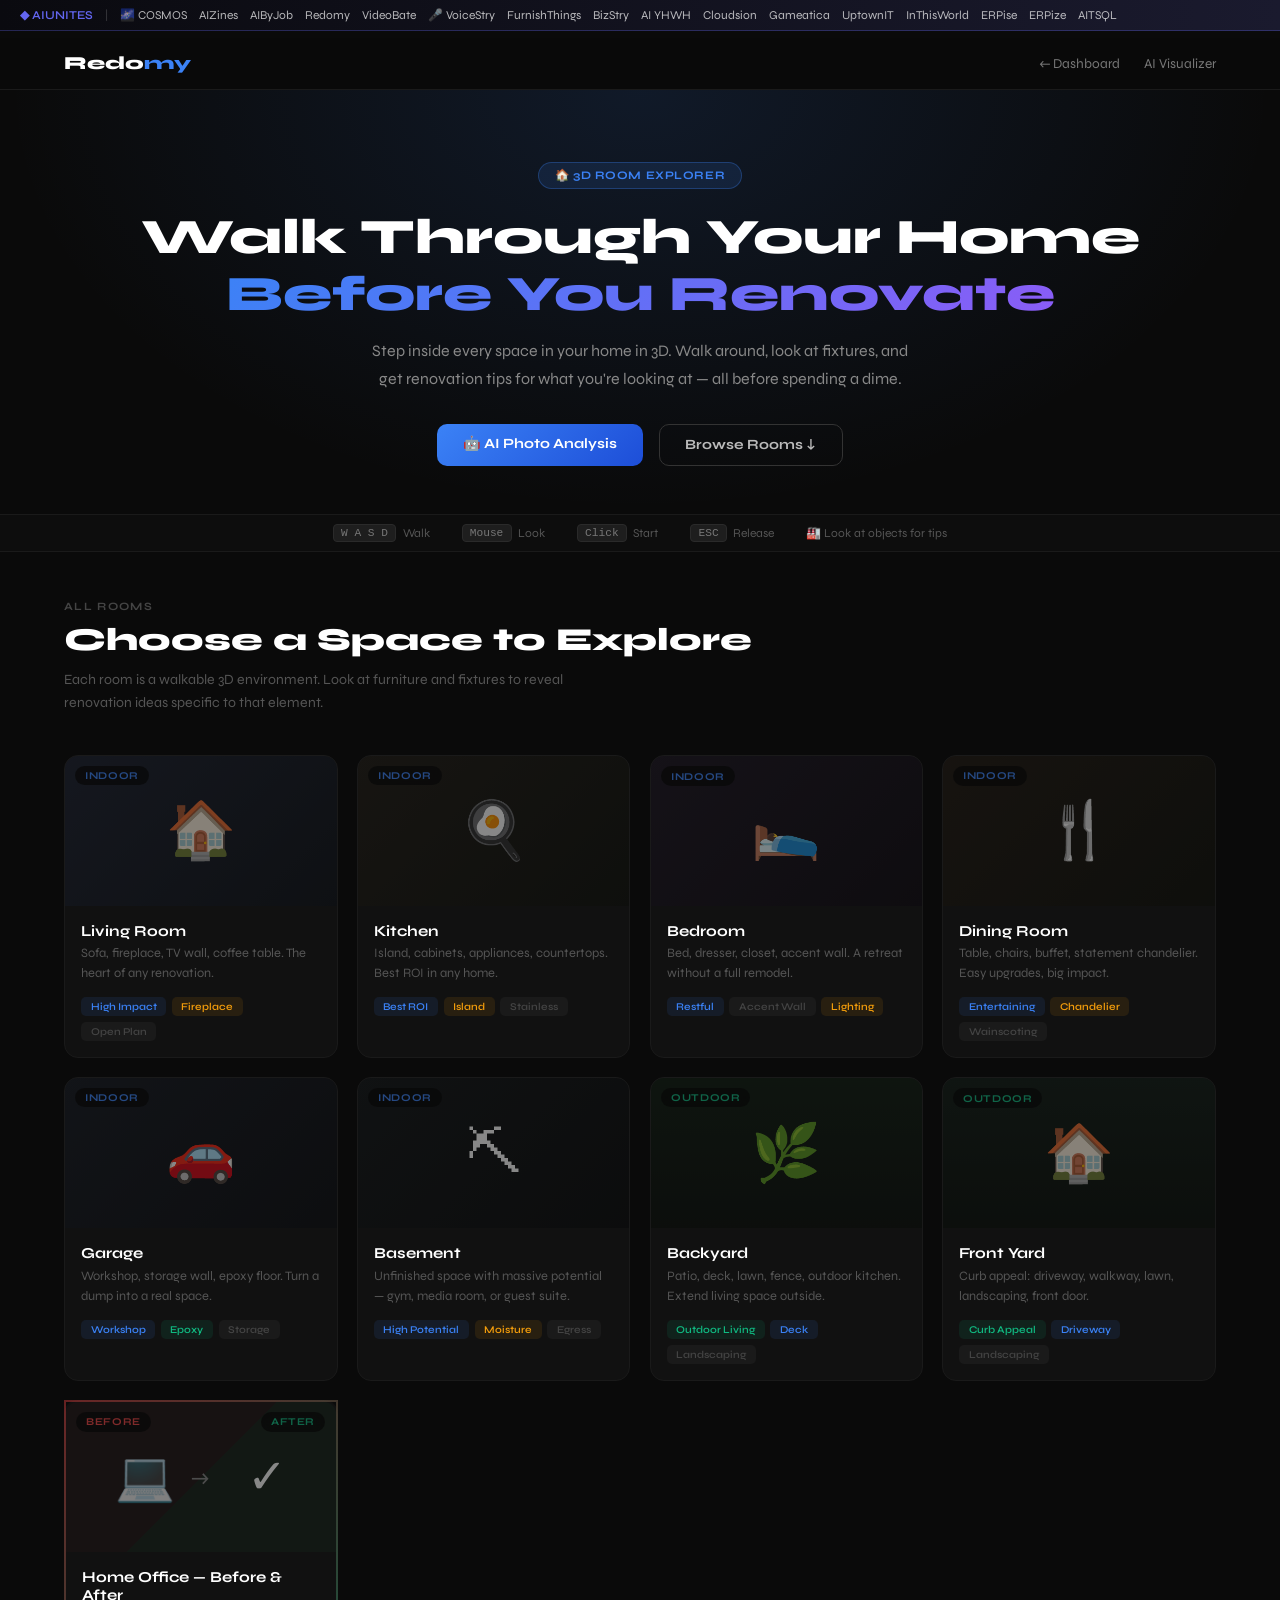
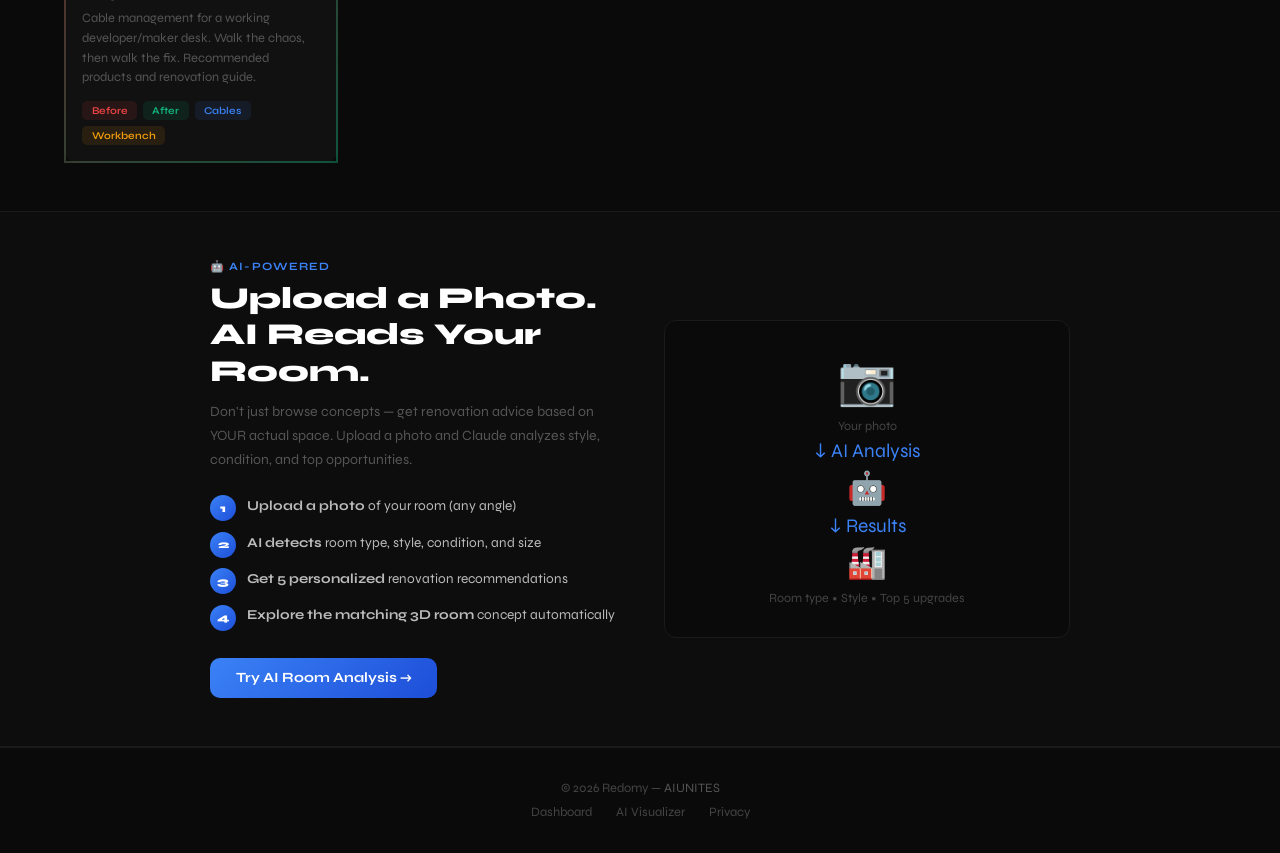
==== commit b225197c: "Auto-publish: 2026-05-02 17:50:02" ====
--- a/rooms/index.html
+++ b/rooms/index.html
@@ -181,21 +181,18 @@
       </div>
     </a>
 
-    <a href="home-office-before.html" class="card" style="border-color:rgba(239,68,68,.25)">
-      <div class="card-thumb" style="background:linear-gradient(135deg,#1f1414,#0d0808)">&#128187;<div class="card-lbl" style="color:#ef4444">Before</div></div>
-      <div class="card-body">
-        <div class="card-title">Home Office &mdash; Before</div>
-        <div class="card-desc">Cable chaos, power strips on the desk, mystery wires, drawer of unsorted spares. The realistic developer/maker desk.</div>
-        <div class="tags"><span class="tag" style="background:rgba(239,68,68,.1);color:#ef4444">Problem Set</span><span class="tag b">Cables</span><span class="tag a">Workbench</span></div>
-      </div>
-    </a>
-
-    <a href="home-office-after.html" class="card" style="border-color:rgba(16,185,129,.25)">
-      <div class="card-thumb" style="background:linear-gradient(135deg,#142018,#08100c)">&#10003;<div class="card-lbl out">After</div></div>
-      <div class="card-body">
-        <div class="card-title">Home Office &mdash; After</div>
-        <div class="card-desc">The same desk, fixed: mounted strips, color-coded bundles, switched USB hub, pegboard cable wall. Compare to Before.</div>
-        <div class="tags"><span class="tag g">Solution Set</span><span class="tag b">Pegboard</span><span class="tag">Switched Hub</span></div>
+    <a href="home-office.html" class="card" style="border:2px solid;border-image:linear-gradient(135deg,rgba(239,68,68,.4),rgba(16,185,129,.4)) 1;border-radius:14px">
+      <div class="card-thumb" style="background:linear-gradient(135deg,#1f1414 0%,#1f1414 50%,#142018 50%,#142018 100%);position:relative">
+        <div style="position:absolute;left:18%;font-size:3rem">&#128187;</div>
+        <div style="position:absolute;right:18%;font-size:3rem">&#10003;</div>
+        <div style="position:absolute;top:50%;left:50%;transform:translate(-50%,-50%);font-size:1.4rem;color:#888">&#8594;</div>
+        <div class="card-lbl" style="color:#ef4444">Before</div>
+        <div class="card-lbl out" style="left:auto;right:10px">After</div>
+      </div>
+      <div class="card-body">
+        <div class="card-title">Home Office &mdash; Before &amp; After</div>
+        <div class="card-desc">Cable management for a working developer/maker desk. Walk the chaos, then walk the fix. Recommended products and renovation guide.</div>
+        <div class="tags"><span class="tag" style="background:rgba(239,68,68,.1);color:#ef4444">Before</span><span class="tag g">After</span><span class="tag b">Cables</span><span class="tag a">Workbench</span></div>
       </div>
     </a>
 
